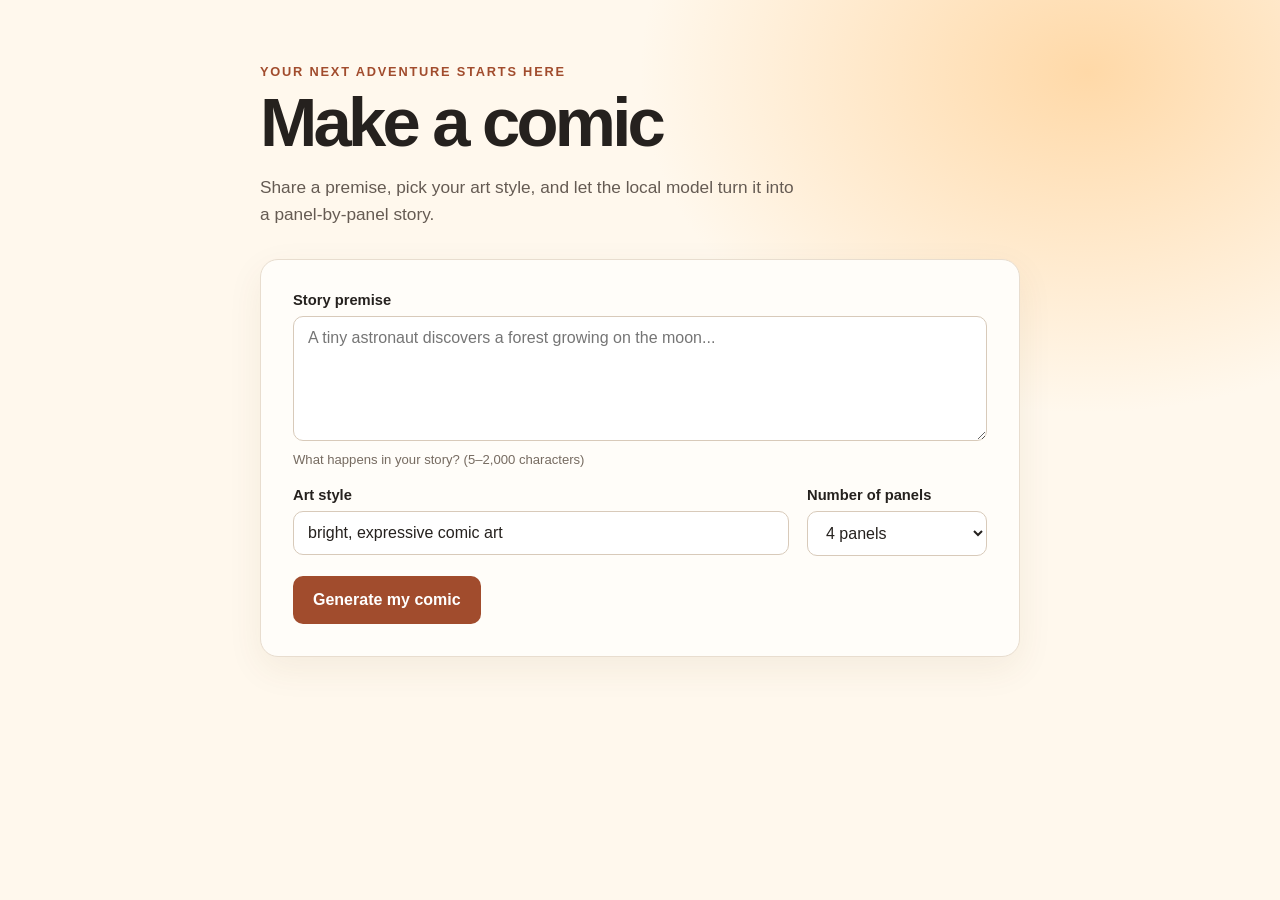
==== static/index.html @ 5c7dc8d3 "Initial commit" ====
<!doctype html>
<html lang="en">
  <head>
    <meta charset="utf-8">
    <meta name="viewport" content="width=device-width, initial-scale=1">
    <meta name="theme-color" content="#fff8ed">
    <title>Comic Book Generator</title>
    <style>
      :root {
        color-scheme: light;
        font-family: "Segoe UI", sans-serif;
        color: #25211e;
        background: #fff8ed;
        font-synthesis: none;
        text-rendering: optimizeLegibility;
      }

      * { box-sizing: border-box; }

      body {
        margin: 0;
        min-height: 100vh;
        background:
          radial-gradient(ellipse at 85% 8%, #ffd9a8 0, transparent 28rem),
          #fff8ed;
      }

      main {
        width: min(760px, calc(100% - 32px));
        margin: 0 auto;
        padding: 64px 0 80px;
      }

      .eyebrow {
        margin: 0 0 10px;
        color: #a14c2d;
        font-size: 0.8rem;
        font-weight: 800;
        letter-spacing: 0.14em;
        text-transform: uppercase;
      }

      h1 {
        margin: 0;
        font-size: clamp(2.4rem, 8vw, 4.3rem);
        line-height: 1;
        letter-spacing: -0.055em;
      }

      .intro {
        max-width: 540px;
        margin: 16px 0 30px;
        color: #655b53;
        font-size: 1.08rem;
        line-height: 1.6;
      }

      form, .comic-card {
        border: 1px solid #e8ddcf;
        border-radius: 18px;
        background: #fffdf9;
        box-shadow: 0 12px 36px #68421b12;
      }

      form { padding: clamp(20px, 5vw, 32px); }

      .field { margin-bottom: 20px; }

      label {
        display: block;
        margin-bottom: 8px;
        font-size: 0.92rem;
        font-weight: 700;
      }

      textarea, input, select {
        width: 100%;
        border: 1px solid #d8caba;
        border-radius: 10px;
        padding: 12px 14px;
        background: white;
        color: inherit;
        font: inherit;
      }

      textarea { min-height: 125px; resize: vertical; }
      input:focus, textarea:focus, select:focus {
        outline: 3px solid #eea65c66;
        border-color: #a14c2d;
      }

      .field-hint {
        margin: 7px 0 0;
        color: #766b61;
        font-size: 0.82rem;
      }

      .form-row {
        display: grid;
        grid-template-columns: minmax(0, 1fr) 180px;
        gap: 18px;
      }

      button {
        display: inline-flex;
        align-items: center;
        justify-content: center;
        gap: 10px;
        min-height: 48px;
        border: 0;
        border-radius: 10px;
        padding: 0 20px;
        background: #a14c2d;
        color: white;
        font: inherit;
        font-weight: 750;
        cursor: pointer;
      }

      button:hover { background: #843c24; }
      button:disabled { cursor: wait; opacity: 0.7; }

      #result { margin-top: 34px; }
      #status { min-height: 1.5em; color: #655b53; }
      #status.error { color: #a32323; }
      #comic[hidden] { display: none; }
      .comic-heading { margin: 26px 0 18px; }
      .comic-heading h2 { margin: 0 0 8px; font-size: 1.8rem; }
      .comic-meta { margin: 0; color: #766b61; font-size: 0.9rem; }
      .panels { display: grid; gap: 14px; }

      .comic-card { padding: 20px; }
      .comic-card h3 {
        margin: 0 0 12px;
        color: #a14c2d;
        font-size: 0.82rem;
        letter-spacing: 0.1em;
        text-transform: uppercase;
      }
      .comic-card p { margin: 0 0 12px; line-height: 1.55; }
      .comic-card p:last-child { margin-bottom: 0; }
      .comic-card strong { color: #51463d; }

      @media (max-width: 560px) {
        main { padding-top: 42px; }
        .form-row { grid-template-columns: 1fr; gap: 0; }
        form button { width: 100%; }
      }
    </style>
  </head>
  <body>
    <main>
      <p class="eyebrow">Your next adventure starts here</p>
      <h1>Make a comic</h1>
      <p class="intro">Share a premise, pick your art style, and let the local model turn it into a panel-by-panel story.</p>

      <form id="comic-form">
        <div class="field">
          <label for="premise">Story premise</label>
          <textarea id="premise" name="premise" minlength="5" maxlength="2000" placeholder="A tiny astronaut discovers a forest growing on the moon..." required></textarea>
          <p class="field-hint">What happens in your story? (5–2,000 characters)</p>
        </div>

        <div class="form-row">
          <div class="field">
            <label for="style">Art style</label>
            <input id="style" name="style" value="bright, expressive comic art" maxlength="200" required>
          </div>
          <div class="field">
            <label for="panel-count">Number of panels</label>
            <select id="panel-count" name="panel_count">
              <option value="1">1 panel</option>
              <option value="2">2 panels</option>
              <option value="3">3 panels</option>
              <option value="4" selected>4 panels</option>
              <option value="5">5 panels</option>
              <option value="6">6 panels</option>
              <option value="7">7 panels</option>
              <option value="8">8 panels</option>
              <option value="9">9 panels</option>
              <option value="10">10 panels</option>
              <option value="11">11 panels</option>
              <option value="12">12 panels</option>
            </select>
          </div>
        </div>
        <button id="submit-button" type="submit">
          <span id="button-label">Generate my comic</span>
        </button>
      </form>

      <section id="result" aria-live="polite" aria-busy="false">
        <p id="status" role="status"></p>
        <div id="comic" hidden></div>
      </section>
    </main>

    <script>
      const form = document.querySelector("#comic-form");
      const button = document.querySelector("#submit-button");
      const buttonLabel = document.querySelector("#button-label");
      const status = document.querySelector("#status");
      const result = document.querySelector("#result");
      const comic = document.querySelector("#comic");

      function addText(parent, tag, text, className) {
        const element = document.createElement(tag);
        element.textContent = text;
        if (className) element.className = className;
        parent.append(element);
        return element;
      }

      function showComic(response) {
        comic.replaceChildren();
        comic.hidden = false;

        const heading = document.createElement("header");
        heading.className = "comic-heading";
        addText(heading, "h2", "Your comic");
        addText(heading, "p", `Style: ${response.style} · ID: ${response.comic_id}`, "comic-meta");
        comic.append(heading);

        const panels = document.createElement("div");
        panels.className = "panels";
        for (const panel of response.panels) {
          const card = document.createElement("article");
          card.className = "comic-card";
          addText(card, "h3", `Panel ${panel.number}`);
          addText(card, "p", panel.description);
          if (panel.dialogue) {
            const dialogue = document.createElement("p");
            addText(dialogue, "strong", "Dialogue: ");
            dialogue.append(document.createTextNode(panel.dialogue));
            card.append(dialogue);
          }
          const prompt = document.createElement("p");
          addText(prompt, "strong", "Image prompt: ");
          prompt.append(document.createTextNode(panel.image_prompt));
          card.append(prompt);
          panels.append(card);
        }
        comic.append(panels);
      }

      form.addEventListener("submit", async (event) => {
        event.preventDefault();
        status.className = "";
        status.textContent = "Creating your comic… This may take a little while.";
        comic.replaceChildren();
        comic.hidden = true;
        button.disabled = true;
        buttonLabel.textContent = "Generating…";
        result.setAttribute("aria-busy", "true");

        const formData = new FormData(form);
        const request = {
          premise: formData.get("premise"),
          panel_count: Number(formData.get("panel_count")),
          style: formData.get("style"),
        };

        try {
          const response = await fetch("/comics", {
            method: "POST",
            headers: { "Content-Type": "application/json" },
            body: JSON.stringify(request),
          });
          const body = await response.json();
          if (!response.ok) {
            const detail = typeof body.detail === "string"
              ? body.detail
              : "The comic could not be generated. Please try again.";
            throw new Error(detail);
          }
          status.textContent = "";
          showComic(body);
        } catch (error) {
          status.className = "error";
          status.textContent = error instanceof Error
            ? error.message
            : "Something went wrong while generating your comic.";
        } finally {
          button.disabled = false;
          buttonLabel.textContent = "Generate my comic";
          result.setAttribute("aria-busy", "false");
        }
      });
    </script>
  </body>
</html>
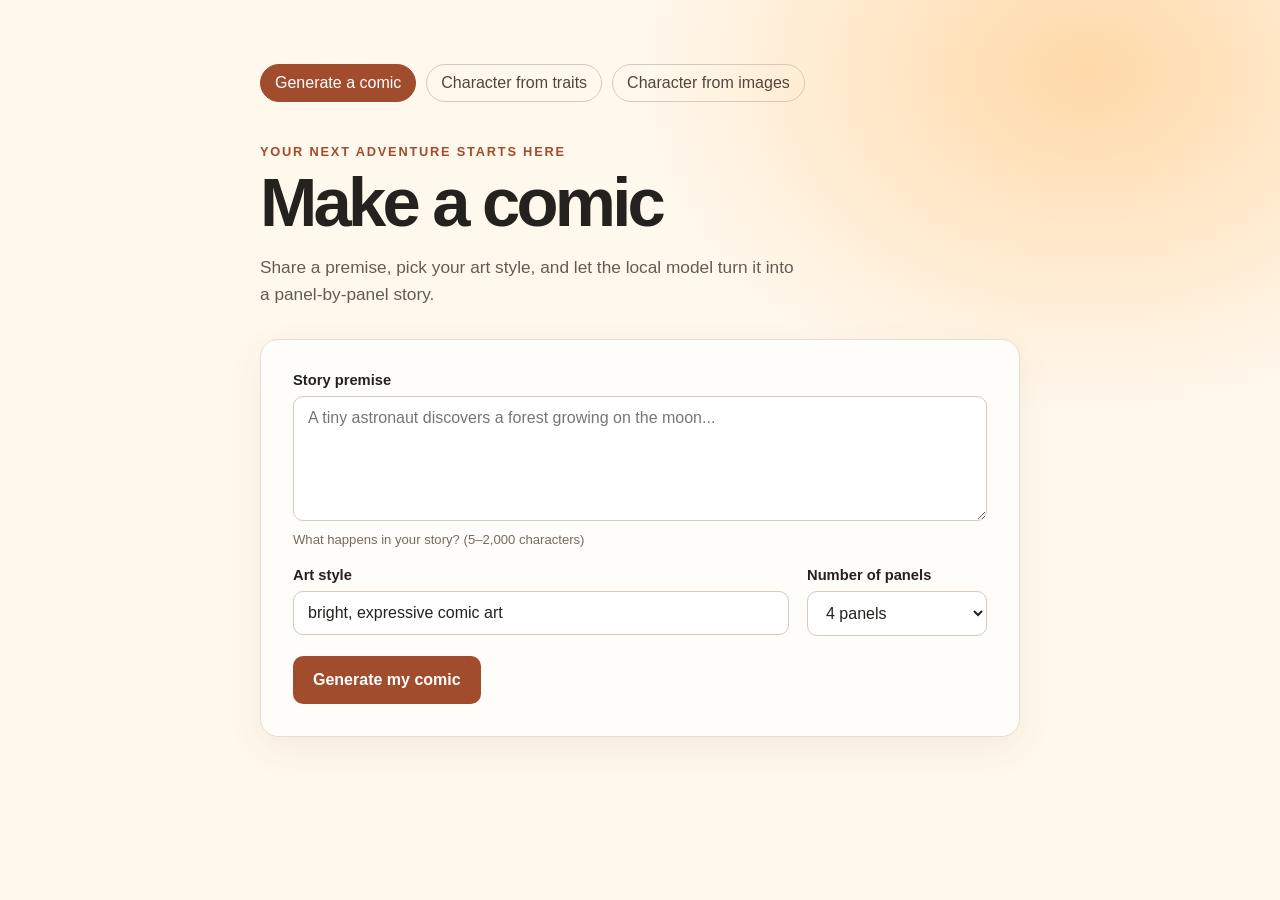
==== commit ab164e6b: "Added character creation and cleaned up python code" ====
--- a/static/index.html
+++ b/static/index.html
@@ -4,152 +4,17 @@
     <meta charset="utf-8">
     <meta name="viewport" content="width=device-width, initial-scale=1">
     <meta name="theme-color" content="#fff8ed">
-    <title>Comic Book Generator</title>
-    <style>
-      :root {
-        color-scheme: light;
-        font-family: "Segoe UI", sans-serif;
-        color: #25211e;
-        background: #fff8ed;
-        font-synthesis: none;
-        text-rendering: optimizeLegibility;
-      }
-
-      * { box-sizing: border-box; }
-
-      body {
-        margin: 0;
-        min-height: 100vh;
-        background:
-          radial-gradient(ellipse at 85% 8%, #ffd9a8 0, transparent 28rem),
-          #fff8ed;
-      }
-
-      main {
-        width: min(760px, calc(100% - 32px));
-        margin: 0 auto;
-        padding: 64px 0 80px;
-      }
-
-      .eyebrow {
-        margin: 0 0 10px;
-        color: #a14c2d;
-        font-size: 0.8rem;
-        font-weight: 800;
-        letter-spacing: 0.14em;
-        text-transform: uppercase;
-      }
-
-      h1 {
-        margin: 0;
-        font-size: clamp(2.4rem, 8vw, 4.3rem);
-        line-height: 1;
-        letter-spacing: -0.055em;
-      }
-
-      .intro {
-        max-width: 540px;
-        margin: 16px 0 30px;
-        color: #655b53;
-        font-size: 1.08rem;
-        line-height: 1.6;
-      }
-
-      form, .comic-card {
-        border: 1px solid #e8ddcf;
-        border-radius: 18px;
-        background: #fffdf9;
-        box-shadow: 0 12px 36px #68421b12;
-      }
-
-      form { padding: clamp(20px, 5vw, 32px); }
-
-      .field { margin-bottom: 20px; }
-
-      label {
-        display: block;
-        margin-bottom: 8px;
-        font-size: 0.92rem;
-        font-weight: 700;
-      }
-
-      textarea, input, select {
-        width: 100%;
-        border: 1px solid #d8caba;
-        border-radius: 10px;
-        padding: 12px 14px;
-        background: white;
-        color: inherit;
-        font: inherit;
-      }
-
-      textarea { min-height: 125px; resize: vertical; }
-      input:focus, textarea:focus, select:focus {
-        outline: 3px solid #eea65c66;
-        border-color: #a14c2d;
-      }
-
-      .field-hint {
-        margin: 7px 0 0;
-        color: #766b61;
-        font-size: 0.82rem;
-      }
-
-      .form-row {
-        display: grid;
-        grid-template-columns: minmax(0, 1fr) 180px;
-        gap: 18px;
-      }
-
-      button {
-        display: inline-flex;
-        align-items: center;
-        justify-content: center;
-        gap: 10px;
-        min-height: 48px;
-        border: 0;
-        border-radius: 10px;
-        padding: 0 20px;
-        background: #a14c2d;
-        color: white;
-        font: inherit;
-        font-weight: 750;
-        cursor: pointer;
-      }
-
-      button:hover { background: #843c24; }
-      button:disabled { cursor: wait; opacity: 0.7; }
-
-      #result { margin-top: 34px; }
-      #status { min-height: 1.5em; color: #655b53; }
-      #status.error { color: #a32323; }
-      #comic[hidden] { display: none; }
-      .comic-heading { margin: 26px 0 18px; }
-      .comic-heading h2 { margin: 0 0 8px; font-size: 1.8rem; }
-      .comic-meta { margin: 0; color: #766b61; font-size: 0.9rem; }
-      .panels { display: grid; gap: 14px; }
-
-      .comic-card { padding: 20px; }
-      .comic-card h3 {
-        margin: 0 0 12px;
-        color: #a14c2d;
-        font-size: 0.82rem;
-        letter-spacing: 0.1em;
-        text-transform: uppercase;
-      }
-      .comic-card p { margin: 0 0 12px; line-height: 1.55; }
-      .comic-card p:last-child { margin-bottom: 0; }
-      .comic-card strong { color: #51463d; }
-
-      @media (max-width: 560px) {
-        main { padding-top: 42px; }
-        .form-row { grid-template-columns: 1fr; gap: 0; }
-        form button { width: 100%; }
-      }
-    </style>
+    <title>Generate a Comic | Comic Book Generator</title>
+    <link rel="stylesheet" href="/static/style.css">
+    <script src="/static/script.js?v=20261010-3" defer></script>
   </head>
   <body>
     <main>
+      <nav class="site-nav" aria-label="Main navigation">
+        <a href="/" aria-current="page">Generate a comic</a>
+        <a href="/character/traits">Character from traits</a>
+        <a href="/character/examples">Character from images</a>
+      </nav>
       <p class="eyebrow">Your next adventure starts here</p>
       <h1>Make a comic</h1>
       <p class="intro">Share a premise, pick your art style, and let the local model turn it into a panel-by-panel story.</p>
@@ -195,97 +60,5 @@
       </section>
     </main>
 
-    <script>
-      const form = document.querySelector("#comic-form");
-      const button = document.querySelector("#submit-button");
-      const buttonLabel = document.querySelector("#button-label");
-      const status = document.querySelector("#status");
-      const result = document.querySelector("#result");
-      const comic = document.querySelector("#comic");
-
-      function addText(parent, tag, text, className) {
-        const element = document.createElement(tag);
-        element.textContent = text;
-        if (className) element.className = className;
-        parent.append(element);
-        return element;
-      }
-
-      function showComic(response) {
-        comic.replaceChildren();
-        comic.hidden = false;
-
-        const heading = document.createElement("header");
-        heading.className = "comic-heading";
-        addText(heading, "h2", "Your comic");
-        addText(heading, "p", `Style: ${response.style} · ID: ${response.comic_id}`, "comic-meta");
-        comic.append(heading);
-
-        const panels = document.createElement("div");
-        panels.className = "panels";
-        for (const panel of response.panels) {
-          const card = document.createElement("article");
-          card.className = "comic-card";
-          addText(card, "h3", `Panel ${panel.number}`);
-          addText(card, "p", panel.description);
-          if (panel.dialogue) {
-            const dialogue = document.createElement("p");
-            addText(dialogue, "strong", "Dialogue: ");
-            dialogue.append(document.createTextNode(panel.dialogue));
-            card.append(dialogue);
-          }
-          const prompt = document.createElement("p");
-          addText(prompt, "strong", "Image prompt: ");
-          prompt.append(document.createTextNode(panel.image_prompt));
-          card.append(prompt);
-          panels.append(card);
-        }
-        comic.append(panels);
-      }
-
-      form.addEventListener("submit", async (event) => {
-        event.preventDefault();
-        status.className = "";
-        status.textContent = "Creating your comic… This may take a little while.";
-        comic.replaceChildren();
-        comic.hidden = true;
-        button.disabled = true;
-        buttonLabel.textContent = "Generating…";
-        result.setAttribute("aria-busy", "true");
-
-        const formData = new FormData(form);
-        const request = {
-          premise: formData.get("premise"),
-          panel_count: Number(formData.get("panel_count")),
-          style: formData.get("style"),
-        };
-
-        try {
-          const response = await fetch("/comics", {
-            method: "POST",
-            headers: { "Content-Type": "application/json" },
-            body: JSON.stringify(request),
-          });
-          const body = await response.json();
-          if (!response.ok) {
-            const detail = typeof body.detail === "string"
-              ? body.detail
-              : "The comic could not be generated. Please try again.";
-            throw new Error(detail);
-          }
-          status.textContent = "";
-          showComic(body);
-        } catch (error) {
-          status.className = "error";
-          status.textContent = error instanceof Error
-            ? error.message
-            : "Something went wrong while generating your comic.";
-        } finally {
-          button.disabled = false;
-          buttonLabel.textContent = "Generate my comic";
-          result.setAttribute("aria-busy", "false");
-        }
-      });
-    </script>
   </body>
 </html>
--- a/static/style.css
+++ b/static/style.css
@@ -0,0 +1,174 @@
+:root {
+  color-scheme: light;
+  font-family: "Segoe UI", sans-serif;
+  color: #25211e;
+  background: #fff8ed;
+  font-synthesis: none;
+  text-rendering: optimizeLegibility;
+}
+
+* { box-sizing: border-box; }
+
+body {
+  margin: 0;
+  min-height: 100vh;
+  background:
+    radial-gradient(ellipse at 85% 8%, #ffd9a8 0, transparent 28rem),
+    #fff8ed;
+}
+
+main {
+  width: min(760px, calc(100% - 32px));
+  margin: 0 auto;
+  padding: 64px 0 80px;
+}
+
+.site-nav {
+  display: flex;
+  flex-wrap: wrap;
+  gap: 10px;
+  margin-bottom: 42px;
+}
+
+.site-nav a {
+  border: 1px solid #d8caba;
+  border-radius: 999px;
+  padding: 9px 14px;
+  color: #51463d;
+  text-decoration: none;
+}
+
+.site-nav a:hover,
+.site-nav a[aria-current="page"] {
+  border-color: #a14c2d;
+  background: #a14c2d;
+  color: white;
+}
+
+.eyebrow {
+  margin: 0 0 10px;
+  color: #a14c2d;
+  font-size: 0.8rem;
+  font-weight: 800;
+  letter-spacing: 0.14em;
+  text-transform: uppercase;
+}
+
+h1 {
+  margin: 0;
+  font-size: clamp(2.4rem, 8vw, 4.3rem);
+  line-height: 1;
+  letter-spacing: -0.055em;
+}
+
+.intro {
+  max-width: 540px;
+  margin: 16px 0 30px;
+  color: #655b53;
+  font-size: 1.08rem;
+  line-height: 1.6;
+}
+
+h2 { margin: 42px 0 0; }
+
+form, .comic-card {
+  border: 1px solid #e8ddcf;
+  border-radius: 18px;
+  background: #fffdf9;
+  box-shadow: 0 12px 36px #68421b12;
+}
+
+form { padding: clamp(20px, 5vw, 32px); }
+
+.field { margin-bottom: 20px; }
+
+label {
+  display: block;
+  margin-bottom: 8px;
+  font-size: 0.92rem;
+  font-weight: 700;
+}
+
+textarea, input, select {
+  width: 100%;
+  border: 1px solid #d8caba;
+  border-radius: 10px;
+  padding: 12px 14px;
+  background: white;
+  color: inherit;
+  font: inherit;
+}
+
+textarea { min-height: 125px; resize: vertical; }
+input:focus, textarea:focus, select:focus {
+  outline: 3px solid #eea65c66;
+  border-color: #a14c2d;
+}
+
+.field-hint {
+  margin: 7px 0 0;
+  color: #766b61;
+  font-size: 0.82rem;
+}
+
+.character-fields {
+  display: grid;
+  grid-template-columns: repeat(2, minmax(0, 1fr));
+  gap: 0 18px;
+}
+
+.form-row {
+  display: grid;
+  grid-template-columns: minmax(0, 1fr) 180px;
+  gap: 18px;
+}
+
+button {
+  display: inline-flex;
+  align-items: center;
+  justify-content: center;
+  gap: 10px;
+  min-height: 48px;
+  border: 0;
+  border-radius: 10px;
+  padding: 0 20px;
+  background: #a14c2d;
+  color: white;
+  font: inherit;
+  font-weight: 750;
+  cursor: pointer;
+}
+
+button:hover { background: #843c24; }
+button:disabled { cursor: wait; opacity: 0.7; }
+
+#result { margin-top: 34px; }
+#status { min-height: 1.5em; color: #655b53; }
+#status.error { color: #a32323; }
+#character-status { min-height: 1.5em; color: #655b53; }
+#character-status.error { color: #a32323; }
+#comic[hidden] { display: none; }
+#character-prompt-card[hidden] { display: none; }
+.comic-heading { margin: 26px 0 18px; }
+.comic-heading h2 { margin: 0 0 8px; font-size: 1.8rem; }
+.comic-meta { margin: 0; color: #766b61; font-size: 0.9rem; }
+.panels { display: grid; gap: 14px; }
+
+.comic-card { padding: 20px; }
+.comic-card h3 {
+  margin: 0 0 12px;
+  color: #a14c2d;
+  font-size: 0.82rem;
+  letter-spacing: 0.1em;
+  text-transform: uppercase;
+}
+.comic-card p { margin: 0 0 12px; line-height: 1.55; }
+.comic-card p:last-child { margin-bottom: 0; }
+.comic-card strong { color: #51463d; }
+
+@media (max-width: 560px) {
+  main { padding-top: 42px; }
+  .form-row { grid-template-columns: 1fr; gap: 0; }
+  .character-fields { grid-template-columns: 1fr; gap: 0; }
+  form button { width: 100%; }
+}
